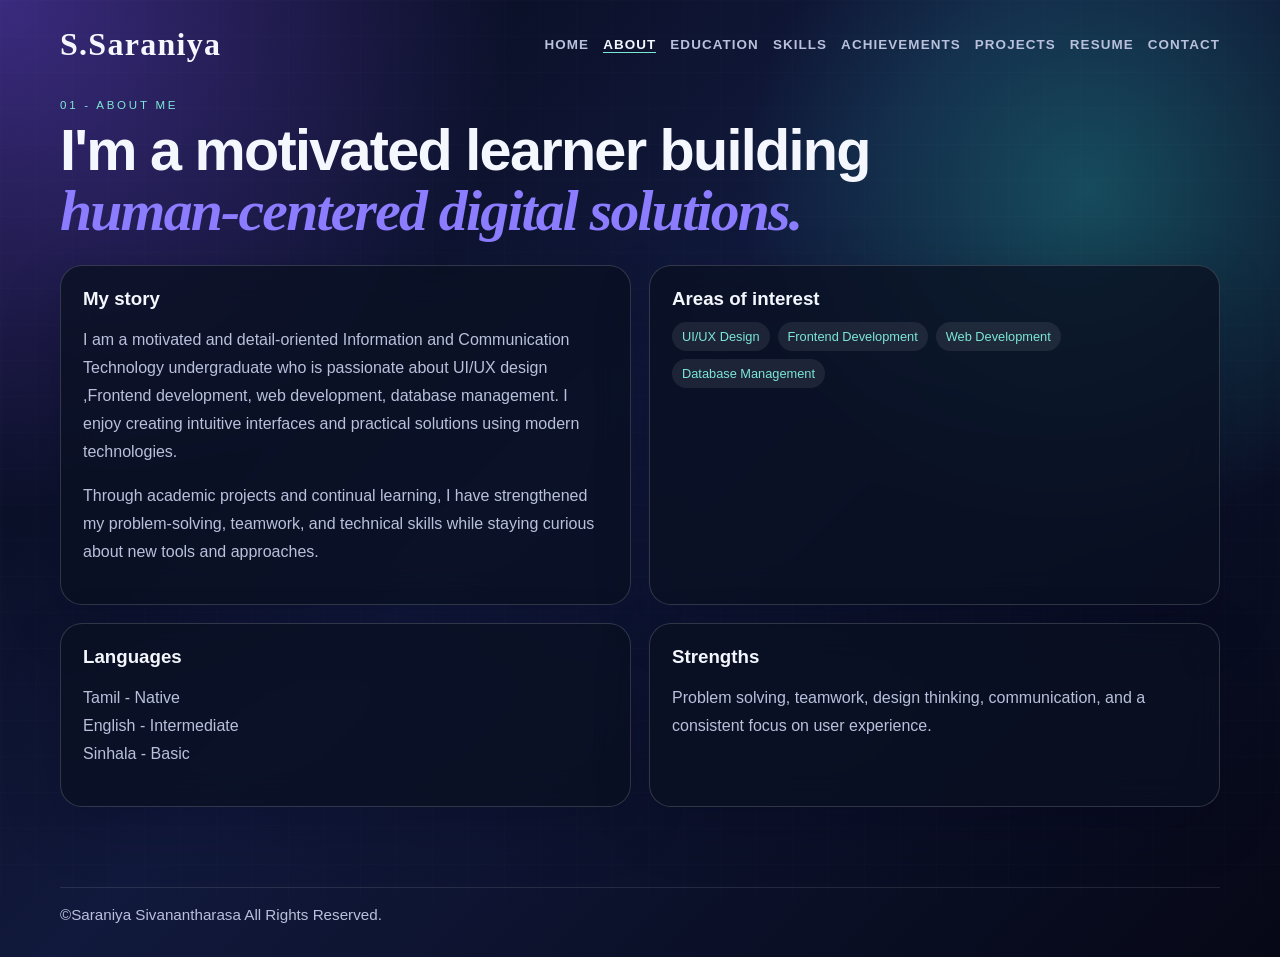
==== about.html @ 4cf01444 "Add files via upload" ====
<!DOCTYPE html>
<html lang="en">
<head>
  <meta charset="UTF-8" />
  <meta name="viewport" content="width=device-width, initial-scale=1.0" />
  <title>About | Saraniya</title>
  <link rel="stylesheet" href="style.css" />
</head>
<body>
  <header>
    <a class="logo" href="index.html">S.Saraniya</a>
    <nav>
      <a href="index.html">Home</a>
      <a class="on" href="about.html">About</a>
      <a href="education.html">Education</a>
      <a href="skills.html">Skills</a>
      <a href="achievements.html">Achievements</a>
      <a href="projects.html">Projects</a>
      <a href="resume.html">Resume</a>
      <a href="contact.html">Contact</a>
    </nav>
  </header>
  <main>
    <section class="page-intro">
      <i>01 - ABOUT ME</i>
      <h1>I'm a motivated learner building <em>human-centered digital solutions.</em></h1>
    </section>
    <section class="grid">
      <article class="card">
        <h3>My story</h3>
        <p>I am a motivated and detail-oriented Information and Communication Technology undergraduate who is passionate about UI/UX design ,Frontend development, web development, database management. I enjoy creating intuitive interfaces and practical solutions using modern technologies.</p>
        <p>Through academic projects and continual learning, I have strengthened my problem-solving, teamwork, and technical skills while staying curious about new tools and approaches.</p>
      </article>
      <article class="card">
        <h3>Areas of interest</h3>
        <div class="tag-list">
          <span>UI/UX Design</span>
          <span>Frontend Development</span>
          <span>Web Development</span>
          <span>Database Management</span>
        
        </div>
      </article>
      <article class="card">
        <h3>Languages</h3>
        <p>Tamil - Native<br />English - Intermediate<br />Sinhala - Basic</p>
      </article>
      <article class="card">
        <h3>Strengths</h3>
        <p>Problem solving, teamwork, design thinking, communication, and a consistent focus on user experience.</p>
      </article>
    </section>
  </main>
  <footer>©Saraniya Sivanantharasa All Rights Reserved.</footer>
</body>
</html>
---- style.css ----
:root {
  --bg: #060816;
  --panel: rgba(10, 17, 34, 0.76);
  --panel-strong: rgba(17, 24, 49, 0.95);
  --text: #f5f7ff;
  --muted: #b9c0dc;
  --accent: #7de7d6;
  --accent-2: #8c7cff;
  --border: rgba(255,255,255,0.16);
}
* { box-sizing: border-box; }
html { scroll-behavior: smooth; }
body {
  margin: 0;
  font-family: 'Manrope', Arial, sans-serif;
  color: var(--text);
  background:
    radial-gradient(circle at top left, rgba(124, 85, 255, 0.45), transparent 32%),
    radial-gradient(circle at 85% 20%, rgba(42, 216, 199, 0.28), transparent 26%),
    linear-gradient(135deg, #060816 0%, #11193c 45%, #060816 100%);
  min-height: 100vh;
  overflow-x: hidden;
}
body::before {
  content: '';
  position: fixed;
  inset: 0;
  pointer-events: none;
  background-image:
    linear-gradient(rgba(255,255,255,0.06) 1px, transparent 1px),
    linear-gradient(90deg, rgba(255,255,255,0.06) 1px, transparent 1px);
  background-size: 36px 36px;
  opacity: 0.22;
}
header, main, footer {
  width: min(1160px, calc(100% - 48px));
  margin: 0 auto;
}
header {
  display: flex;
  flex-wrap: wrap;
  justify-content: space-between;
  align-items: center;
  padding: 26px 0 12px;
  gap: 18px;
}
.logo {
  text-decoration: none;
  color: var(--text);
  font-family: 'Playfair Display', Georgia, serif;
  font-size: 2rem;
  font-weight: 700;
  letter-spacing: 0.04em;
}
.logo span { color: var(--accent); }
nav { display: flex; flex: 1 1 620px; flex-wrap: wrap; gap: 10px 14px; justify-content: flex-end; }
nav a {
  color: var(--muted);
  text-decoration: none;
  font-size: 0.84rem;
  font-weight: 700;
  letter-spacing: 0.08em;
  text-transform: uppercase;
}
nav a:hover, nav a.on { color: var(--text); border-bottom: 1px solid var(--accent); }
main { padding: 24px 0 80px; }
.page-intro {
  display: flex; flex-direction: column; gap: 10px; margin-bottom: 22px;
  max-width: 900px;
}
.page-intro i {
  font-style: normal;
  color: var(--accent);
  letter-spacing: 0.24em;
  font-size: 0.72rem;
  text-transform: uppercase;
}
.page-intro h1 {
  margin: 0;
  font-size: clamp(2.2rem, 5.4vw, 3.6rem);
  line-height: 1.04;
  letter-spacing: -0.03em;
}
.page-intro h1 em {
  color: var(--accent-2);
  font-family: 'Playfair Display', Georgia, serif;
  font-style: italic;
  font-weight: 600;
}
.hero, .panel, .card, .timeline-item, .project-card, .contact-card, form {
  background: var(--panel);
  border: 1px solid var(--border);
  box-shadow: 0 20px 55px rgba(2, 6, 23, 0.24);
  -webkit-backdrop-filter: blur(18px);
  backdrop-filter: blur(18px);
}
.hero {
  display: grid;
  grid-template-columns: 1.15fr 0.85fr;
  gap: 24px;
  padding: 28px;
  border-radius: 28px;
  min-width: 0;
}
.hero h2 { margin: 0 0 10px; font-size: 1.65rem; }
.hero p, .panel p, .card p, .timeline-item p, .project-card p, .contact-card p, form label, form input, form textarea {
  color: var(--muted);
  line-height: 1.75;
}
.hero img {
  width: 100%;
  max-width: 340px;
  height: min(360px, 72vw);
  min-height: 240px;
  border-radius: 22px;
  object-fit: cover;
  border: 2px solid rgba(255,255,255,0.16);
  justify-self: center;
  box-shadow: 0 18px 40px rgba(0, 0, 0, 0.28);
}
.btn-row { display: flex; flex-wrap: wrap; gap: 12px; margin-top: 18px; }
.btn {
  display: inline-flex;
  align-items: center;
  justify-content: center;
  min-height: 44px;
  padding: 10px 16px;
  border-radius: 999px;
  border: 1px solid var(--border);
  text-decoration: none;
  color: var(--text);
  background: linear-gradient(135deg, rgba(125,231,214,0.16), rgba(140,124,255,0.16));
}
.btn.primary { background: linear-gradient(135deg, var(--accent), var(--accent-2)); color: #07111f; font-weight: 800; }
.stats {
  display: grid; grid-template-columns: repeat(3, minmax(0,1fr)); gap: 12px; margin-top: 22px;
}
.stat {
  padding: 14px;
  border-radius: 16px;
  background: rgba(255,255,255,0.04);
  border: 1px solid rgba(255,255,255,0.08);
}
.stat strong { display: block; font-size: 1.15rem; color: var(--accent); }
.grid, .projects-grid, .cert-grid {
  display: grid; gap: 18px;
}
.grid { grid-template-columns: repeat(2, minmax(0,1fr)); margin-top: 24px; }
.card, .panel, .project-card, .contact-card, .timeline-item, form {
  border-radius: 22px;
  padding: 22px;
  min-width: 0;
}
.card h3, .panel h3, .project-card h3, .contact-card h3 { margin-top: 0; margin-bottom: 8px; }
.tag-list {
  display: flex; flex-wrap: wrap; gap: 8px; margin-top: 12px;
}
.tag-list span {
  border-radius: 999px;
  padding: 7px 10px;
  background: rgba(255,255,255,0.08);
  color: var(--accent);
  font-size: 0.8rem;
}
.timeline {
  position: relative; margin-top: 22px; padding-left: 16px;
}
.timeline::before {
  content: '';
  position: absolute;
  left: 6px;
  top: 4px;
  bottom: 4px;
  width: 2px;
  background: linear-gradient(var(--accent), var(--accent-2));
}
.timeline-item { margin-bottom: 16px; padding-left: 22px; position: relative; }
.timeline-item::before {
  content: '';
  position: absolute; left: -2px; top: 24px; width: 12px; height: 12px; border-radius: 50%; background: var(--accent); box-shadow: 0 0 0 4px rgba(125,231,214,0.2);
}
.projects-grid { grid-template-columns: repeat(3, minmax(0,1fr)); margin-top: 24px; }
.project-card .pill { display: inline-block; margin-bottom: 10px; font-size: 0.76rem; text-transform: uppercase; letter-spacing: 0.2em; color: var(--accent); }
.project-card ul { padding-left: 18px; color: var(--muted); line-height: 1.7; }
.cert-grid { grid-template-columns: repeat(2, minmax(0,1fr)); margin-top: 24px; }
.cert-card { display: flex; flex-direction: column; gap: 12px; }
.cert-card img {
  width: 100%;
  border-radius: 16px;
  border: 1px solid rgba(255,255,255,0.12);
}
.project-card .thumb { margin-bottom: 12px; }
.project-card .thumb img { width: 100%; height: 160px; object-fit: cover; border-radius: 12px; border: 1px solid rgba(255,255,255,0.06); }
.project-card h3, .project-card p, .project-card li, .contact-card a { overflow-wrap: anywhere; }
.contact-wrap {
  display: grid; grid-template-columns: 0.95fr 1.05fr; gap: 18px; margin-top: 24px;
}
.resume-preview { margin-top: 18px; }
.resume-frame {
  width: 100%;
  height: clamp(440px, 78vh, 900px);
  margin-top: 16px;
  border: 0;
  border-radius: 16px;
}

/* Unique backgrounds for project cards */
.project-card.brew-haven {
  background: linear-gradient(135deg, rgba(255,183,128,0.06), rgba(125,85,255,0.04)), var(--panel);
  border-color: rgba(255,183,128,0.12);
}
.project-card.techwavehub {
  background: linear-gradient(135deg, rgba(72,219,251,0.06), rgba(124,58,237,0.04)), var(--panel);
  border-color: rgba(72,219,251,0.12);
}
.project-card.blooming {
  background: linear-gradient(135deg, rgba(255,147,193,0.06), rgba(140,124,255,0.04)), var(--panel);
  border-color: rgba(255,147,193,0.12);
}
.project-card.studyshare {
  background: linear-gradient(135deg, rgba(125,231,214,0.06), rgba(64,196,255,0.04)), var(--panel);
  border-color: rgba(125,231,214,0.12);
}
.project-card.taskmate {
  background: linear-gradient(135deg, rgba(255,189,105,0.06), rgba(130,100,255,0.04)), var(--panel);
  border-color: rgba(255,189,105,0.12);
}
.project-card.learn-basic {
  background: linear-gradient(135deg, rgba(100,180,255,0.06), rgba(255,236,148,0.04)), var(--panel);
  border-color: rgba(100,180,255,0.12);
}
.contact-card a { color: var(--accent); text-decoration: none; }
form { display: grid; gap: 12px; }
form label { font-size: 0.95rem; }
form input, form textarea {
  width: 100%; border: 1px solid rgba(255,255,255,0.12); border-radius: 12px; padding: 12px 14px; color: var(--text); background: rgba(255,255,255,0.04);
}
form textarea { min-height: 115px; resize: vertical; }
footer {
  padding: 18px 0 34px;
  color: var(--muted);
  border-top: 1px solid rgba(255,255,255,0.1);
  font-size: 0.95rem;
}
@media (max-width: 900px) {
  header { align-items: flex-start; }
  nav { justify-content: flex-start; flex-basis: 100%; }
  .hero, .contact-wrap { grid-template-columns: 1fr; }
  .hero img { order: -1; justify-self: start; }
  .projects-grid, .cert-grid { grid-template-columns: repeat(2, minmax(0, 1fr)); }
  .grid { grid-template-columns: repeat(2, minmax(0, 1fr)); }
}
@media (max-width: 640px) {
  header, main, footer { width: min(100% - 28px, 520px); }
  header { padding-top: 18px; }
  .logo { font-size: 1.7rem; }
  nav { gap: 8px 12px; }
  nav a { font-size: 0.73rem; letter-spacing: 0.05em; }
  main { padding-top: 20px; padding-bottom: 56px; }
  .page-intro { gap: 8px; margin-bottom: 18px; }
  .page-intro i { font-size: 0.65rem; letter-spacing: 0.16em; }
  .page-intro h1 { font-size: clamp(2rem, 10vw, 2.8rem); }
  .hero, .card, .panel, .project-card, .contact-card, .timeline-item, form { padding: 18px; }
  .hero { gap: 18px; border-radius: 20px; }
  .hero img { height: min(330px, 82vw); min-height: 220px; }
  .hero h2 { font-size: 1.35rem; }
  .stats, .grid, .projects-grid, .cert-grid { grid-template-columns: 1fr; }
  .btn-row { align-items: stretch; }
  .btn { flex: 1 1 180px; }
  .contact-wrap { gap: 14px; margin-top: 18px; }
  .resume-frame { height: 70vh; min-height: 420px; }
  footer { font-size: 0.82rem; }
}
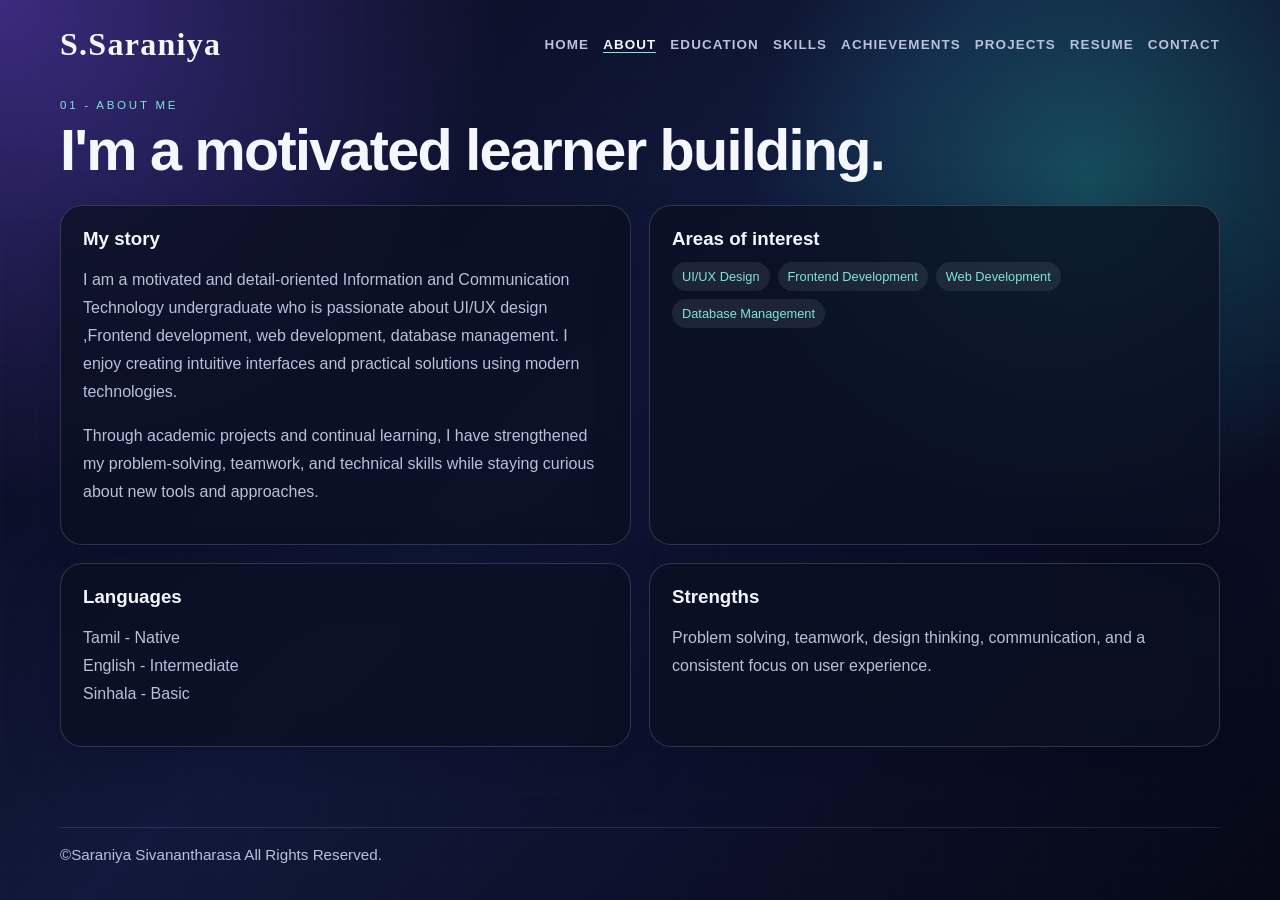
==== commit 5e5d75ca: "Update about.html" ====
--- a/about.html
+++ b/about.html
@@ -23,7 +23,7 @@
   <main>
     <section class="page-intro">
       <i>01 - ABOUT ME</i>
-      <h1>I'm a motivated learner building <em>human-centered digital solutions.</em></h1>
+      <h1>I'm a motivated learner building.</h1>
     </section>
     <section class="grid">
       <article class="card">
@@ -53,4 +53,4 @@
   </main>
   <footer>©Saraniya Sivanantharasa All Rights Reserved.</footer>
 </body>
-</html>+</html>
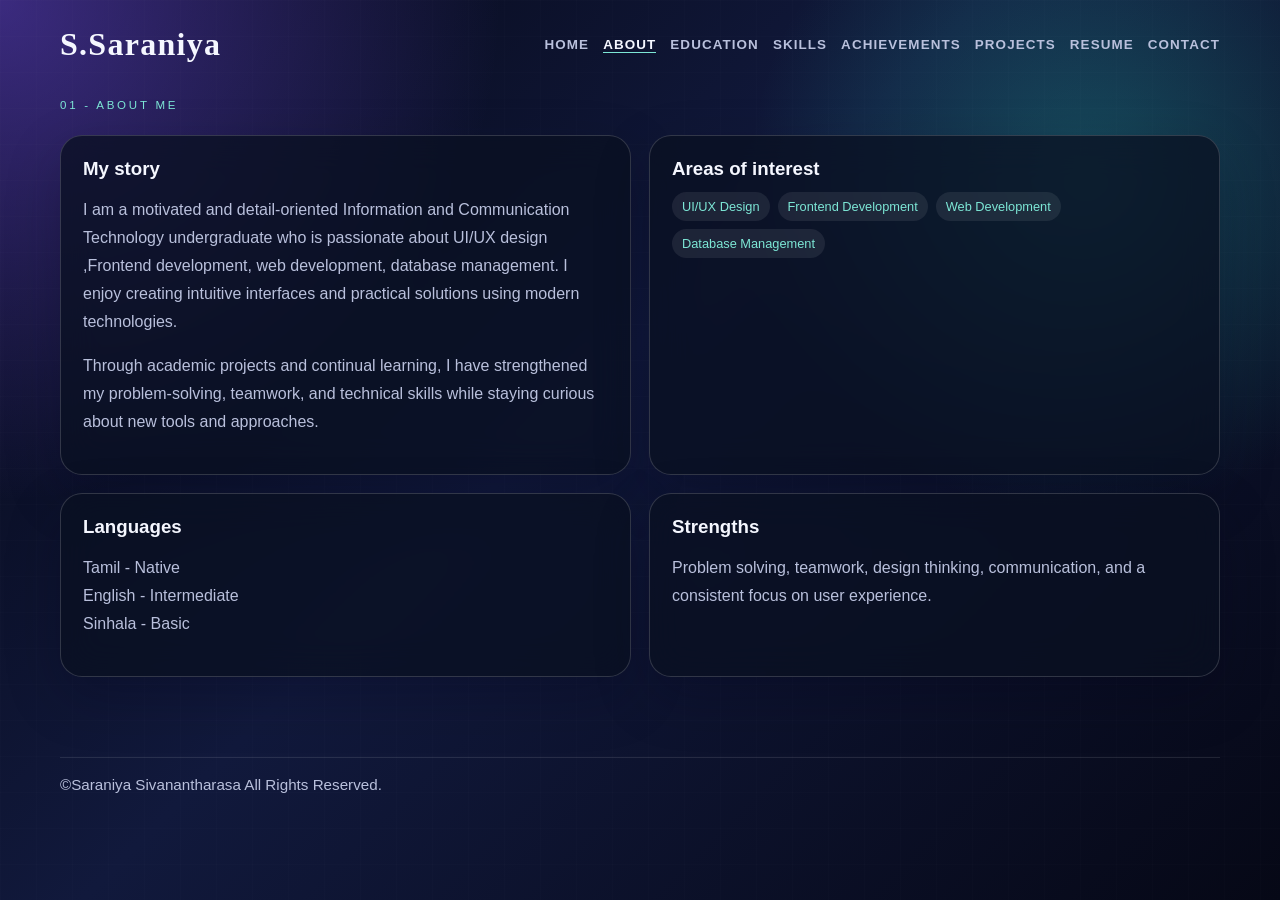
==== commit e96074cd: "Fix heading text in about.html" ====
--- a/about.html
+++ b/about.html
@@ -23,7 +23,7 @@
   <main>
     <section class="page-intro">
       <i>01 - ABOUT ME</i>
-      <h1>I'm a motivated learner building.</h1>
+      
     </section>
     <section class="grid">
       <article class="card">
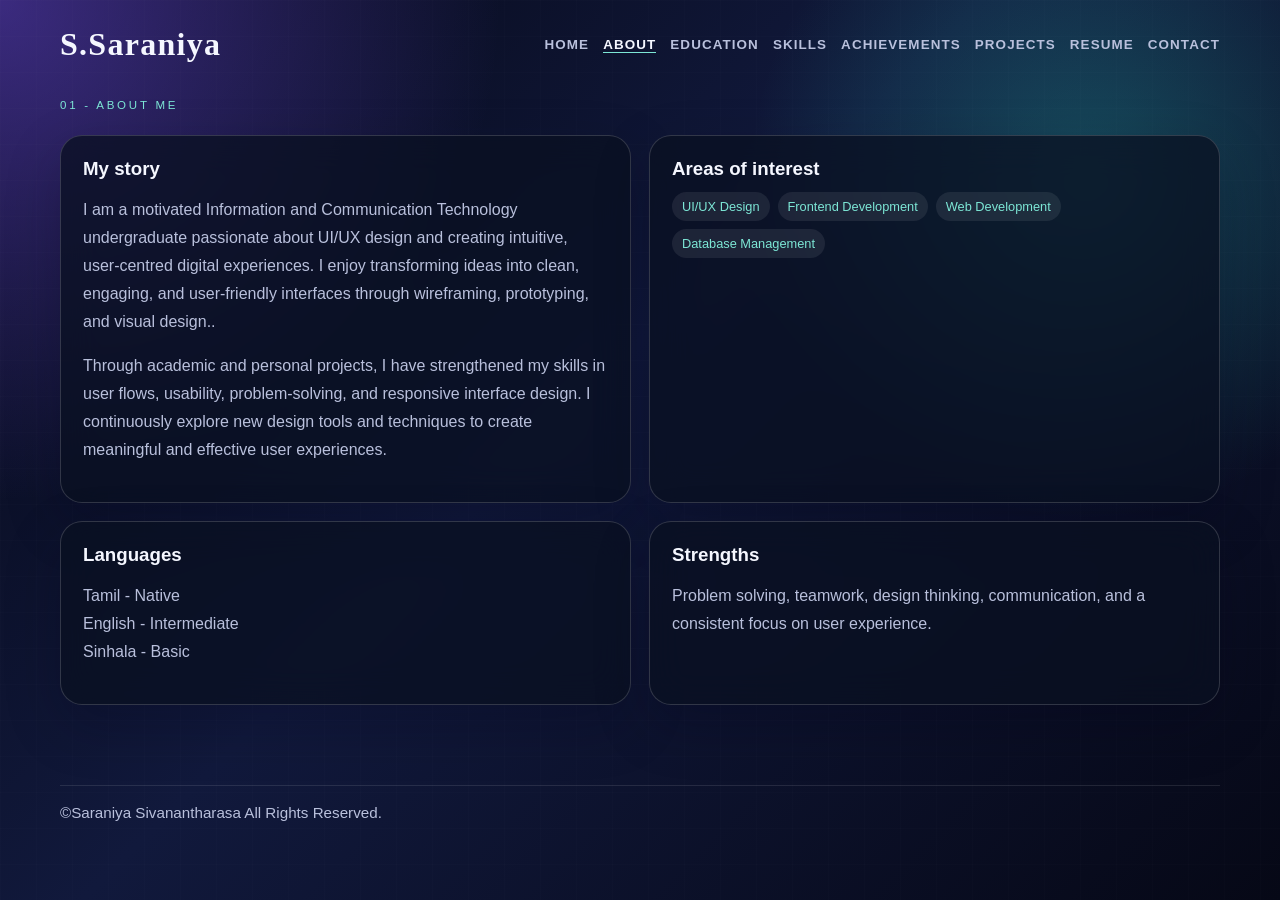
==== commit 6001cd65: "Update about.html" ====
--- a/about.html
+++ b/about.html
@@ -28,8 +28,9 @@
     <section class="grid">
       <article class="card">
         <h3>My story</h3>
-        <p>I am a motivated and detail-oriented Information and Communication Technology undergraduate who is passionate about UI/UX design ,Frontend development, web development, database management. I enjoy creating intuitive interfaces and practical solutions using modern technologies.</p>
-        <p>Through academic projects and continual learning, I have strengthened my problem-solving, teamwork, and technical skills while staying curious about new tools and approaches.</p>
+        <p> I am a motivated Information and Communication Technology undergraduate passionate about UI/UX design and creating intuitive, user-centred digital experiences. I enjoy transforming ideas into clean, engaging, and user-friendly interfaces through wireframing, prototyping, and visual design..</p>
+        <p> Through academic and personal projects, I have strengthened my skills in user flows, usability, problem-solving, and responsive interface design. I continuously explore new design tools and techniques to create meaningful and effective user experiences.</p>
+
       </article>
       <article class="card">
         <h3>Areas of interest</h3>
